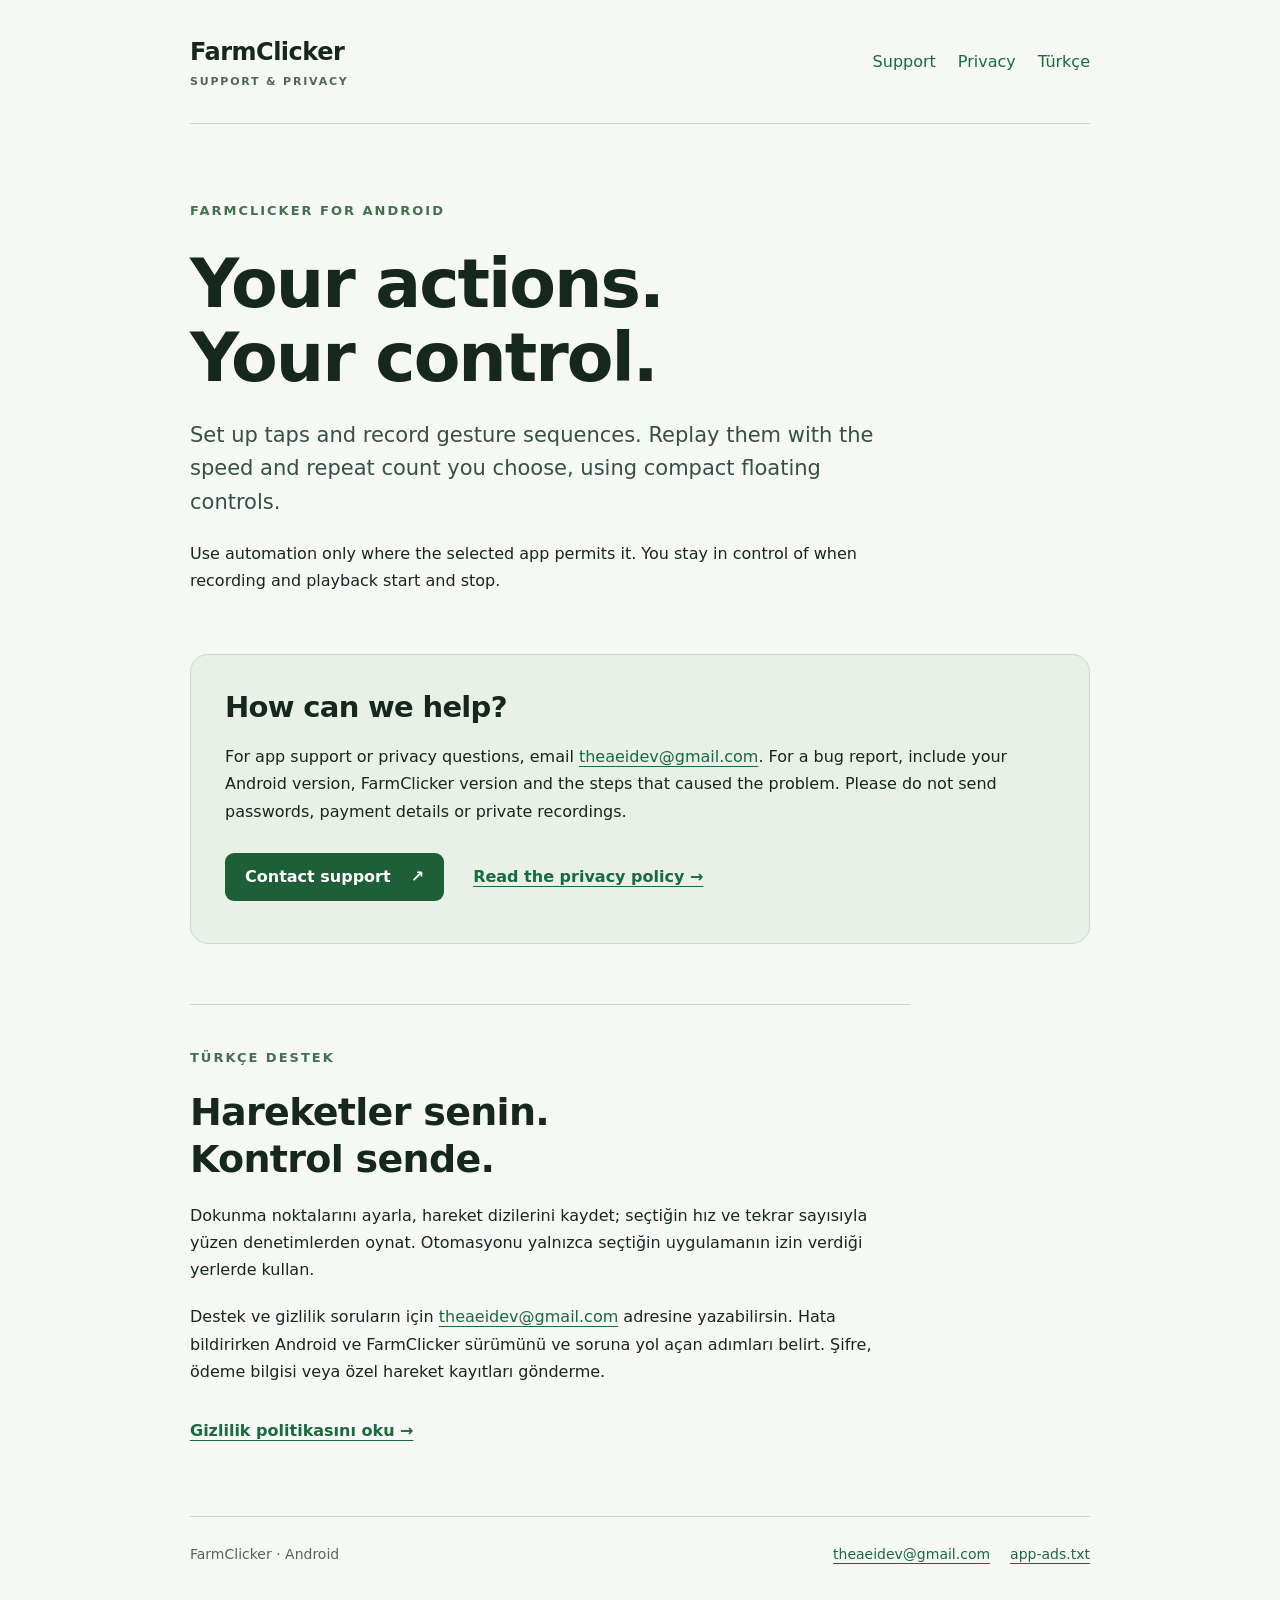
==== index.html @ b1964b85 "Publish FarmClicker support and privacy website" ====
<!doctype html>
<html lang="en">
<head>
<meta charset="utf-8">
<meta name="viewport" content="width=device-width, initial-scale=1">
<meta name="description" content="Official FarmClicker support and privacy information. Türkçe ve English.">
<meta name="color-scheme" content="light">
<title>FarmClicker — Support & Privacy</title>
<link rel="stylesheet" href="/style.css">
</head>
<body>
<a class="skip" href="#main">Skip to content / İçeriğe geç</a>
<header><a class="brand" href="/">FarmClicker<span>SUPPORT &amp; PRIVACY</span></a><nav aria-label="Main navigation"><a href="/">Support</a><a href="/privacy.html">Privacy</a><a href="#turkce" lang="tr">Türkçe</a></nav></header>

<main id="main">
<section class="intro">
<p class="eyebrow">FARMCLICKER FOR ANDROID</p>
<h1>Your actions.<br>Your control.</h1>
<p class="lead">Set up taps and record gesture sequences. Replay them with the speed and repeat count you choose, using compact floating controls.</p>
<p>Use automation only where the selected app permits it. You stay in control of when recording and playback start and stop.</p>
</section>
<section class="support" aria-labelledby="support-title">
<h2 id="support-title">How can we help?</h2>
<p>For app support or privacy questions, email <a href="mailto:theaeidev@gmail.com">theaeidev@gmail.com</a>. For a bug report, include your Android version, FarmClicker version and the steps that caused the problem. Please do not send passwords, payment details or private recordings.</p>
<a class="button" href="mailto:theaeidev@gmail.com">Contact support <span aria-hidden="true">↗</span></a>
<a class="text-link" href="/privacy.html">Read the privacy policy →</a>
</section>
<section id="turkce" lang="tr" class="translation">
<p class="eyebrow">TÜRKÇE DESTEK</p>
<h2>Hareketler senin.<br>Kontrol sende.</h2>
<p>Dokunma noktalarını ayarla, hareket dizilerini kaydet; seçtiğin hız ve tekrar sayısıyla yüzen denetimlerden oynat. Otomasyonu yalnızca seçtiğin uygulamanın izin verdiği yerlerde kullan.</p>
<p>Destek ve gizlilik soruların için <a href="mailto:theaeidev@gmail.com">theaeidev@gmail.com</a> adresine yazabilirsin. Hata bildirirken Android ve FarmClicker sürümünü ve soruna yol açan adımları belirt. Şifre, ödeme bilgisi veya özel hareket kayıtları gönderme.</p>
<a class="text-link" href="/privacy.html#turkce">Gizlilik politikasını oku →</a>
</section>
</main>
<footer><p>FarmClicker · Android</p><a href="mailto:theaeidev@gmail.com">theaeidev@gmail.com</a><a href="/app-ads.txt">app-ads.txt</a></footer>
</body>
</html>
---- style.css ----
:root{font-family:Inter,ui-sans-serif,system-ui,-apple-system,"Segoe UI",sans-serif;color:#16271d;background:#f5f8f4;font-synthesis:none;line-height:1.7}
*{box-sizing:border-box}html{scroll-padding-top:24px}body{margin:0}a{color:#176b3d;text-underline-offset:4px;overflow-wrap:anywhere}a:hover{color:#0e4027}a:focus-visible{outline:3px solid #278146;outline-offset:5px;border-radius:3px}header,main,footer{width:min(900px,calc(100% - 40px));margin:auto}header{display:flex;justify-content:space-between;align-items:center;gap:24px;padding:32px 0;border-bottom:1px solid #cad8ce}.brand{text-decoration:none;color:#16271d;font-size:24px;font-weight:760;letter-spacing:-.5px}.brand span{display:block;font-size:11px;letter-spacing:1.8px;font-weight:600;color:#536658}nav{display:flex;gap:22px;flex-wrap:wrap;font-size:16px}nav a{text-decoration:none}.intro{max-width:700px;padding:76px 0 40px}.eyebrow{font-size:13px;font-weight:700;letter-spacing:2px;color:#42714e}h1{font-size:clamp(38px,7vw,68px);line-height:1.09;letter-spacing:-2px;font-weight:740;margin:24px 0}h2{font-size:29px;line-height:1.25;letter-spacing:-.7px;margin:0 0 18px}p{font-size:16px;margin:0 0 20px}.lead{font-size:21px;line-height:1.6;color:#365141}.support{padding:34px;background:#e8f0e7;border:1px solid #cbdacb;border-radius:18px}.button{display:inline-flex;align-items:center;gap:20px;min-height:48px;padding:10px 20px;background:#1d6038;color:#fff;border-radius:9px;text-decoration:none;font-weight:650;margin:8px 24px 8px 0}.button:hover{background:#15492a;color:#fff}.text-link{display:inline-block;padding:12px 0;font-weight:600}.translation{margin:60px 0;padding-top:42px;border-top:1px solid #cad8ce;max-width:720px}.translation h2{font-size:38px}.skip{position:fixed;left:16px;top:-100px;background:#fff;padding:12px;z-index:2}.skip:focus{top:12px}footer{border-top:1px solid #cad8ce;display:flex;gap:20px;align-items:center;flex-wrap:wrap;padding:26px 0 40px;font-size:14px}footer p{margin:0 auto 0 0;font-size:14px;color:#536658}.policy{max-width:780px;padding-top:34px}.language-nav{padding-bottom:16px}.policy h1{font-size:40px;letter-spacing:-1px;line-height:1.2}.policy h2{font-size:22px;margin:0 0 12px}.policy .date{color:#536658}.policy section{margin:32px 0}.policy article{padding-bottom:34px}.policy article+article{border-top:1px solid #cad8ce;padding-top:34px}@media(max-width:540px){header{align-items:flex-start;flex-direction:column;gap:20px;padding:24px 0}nav{gap:20px}.intro{padding-top:42px}.support{padding:24px}.translation{margin:40px 0}.policy h1{font-size:32px}footer{gap:12px}footer p{width:100%}}
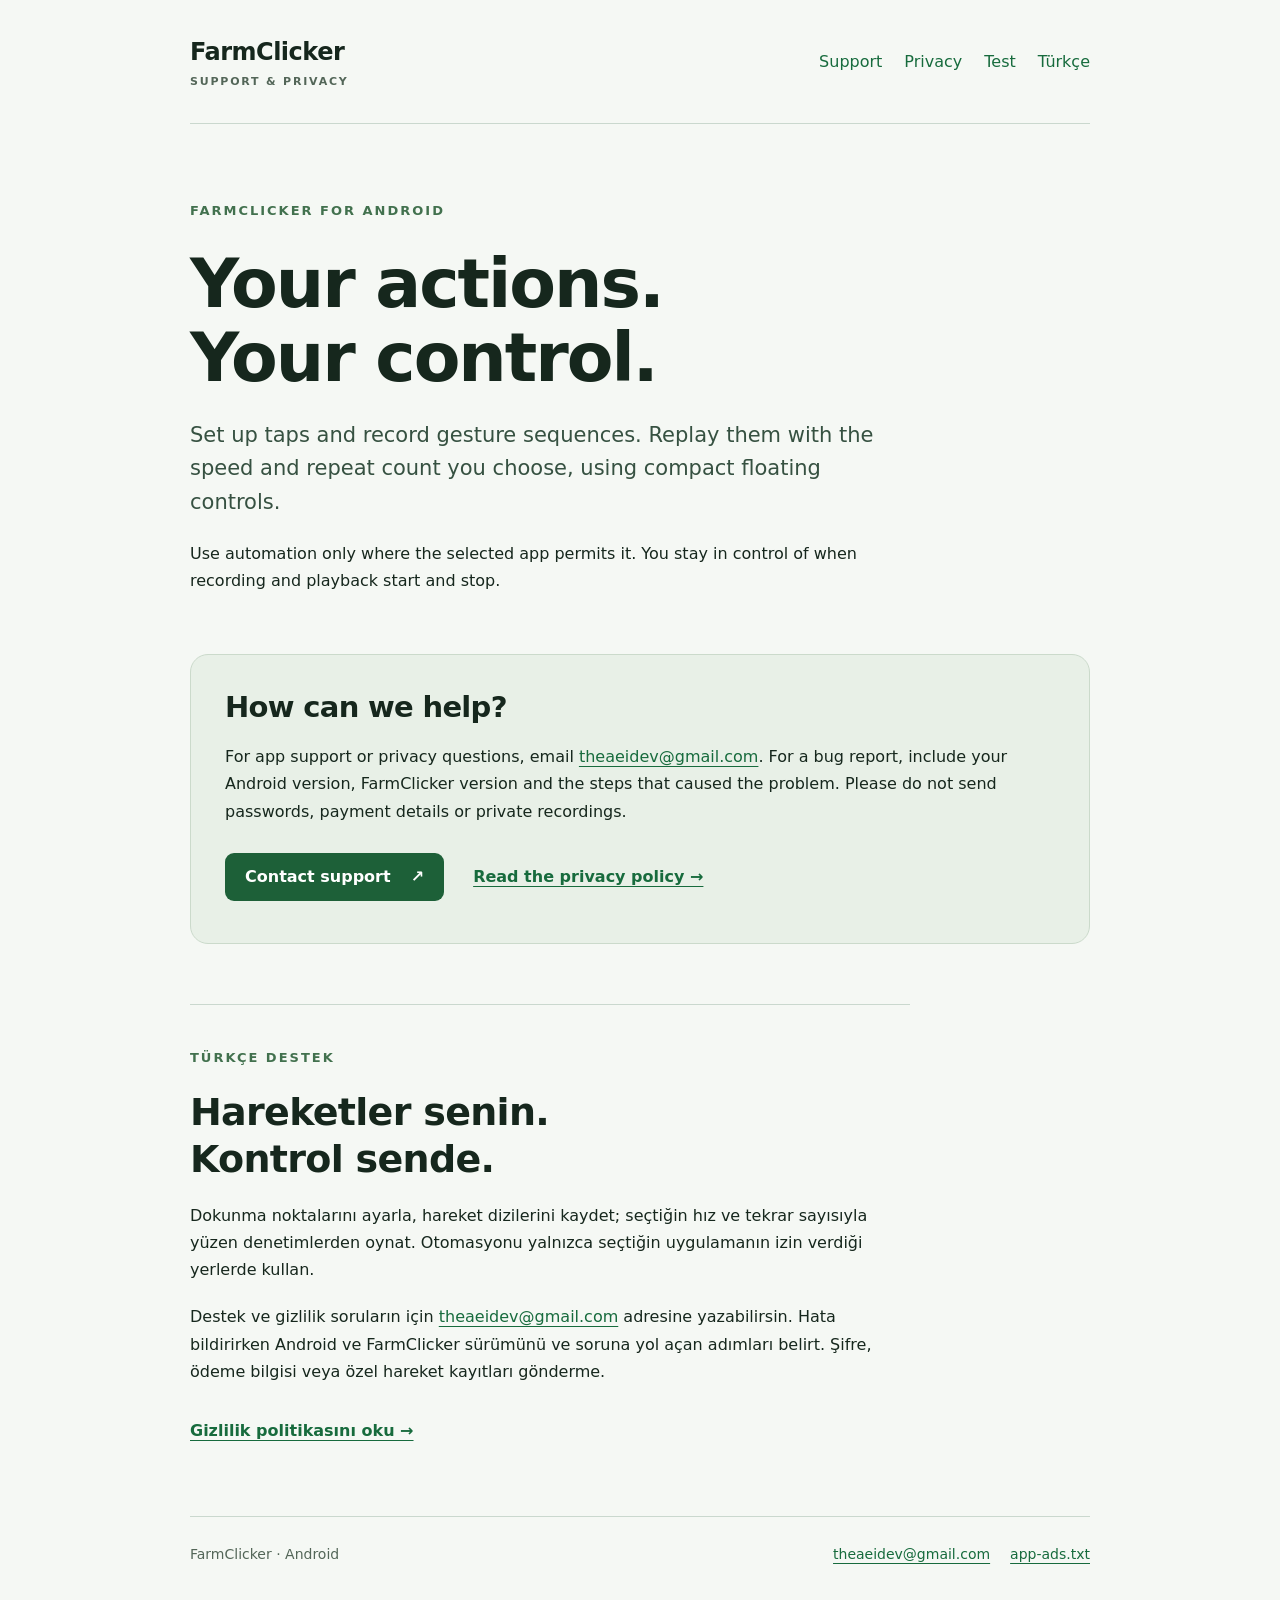
==== commit e9b75591: "Add bilingual closed-test enrollment guide" ====
--- a/index.html
+++ b/index.html
@@ -10,7 +10,7 @@
 </head>
 <body>
 <a class="skip" href="#main">Skip to content / İçeriğe geç</a>
-<header><a class="brand" href="/">FarmClicker<span>SUPPORT &amp; PRIVACY</span></a><nav aria-label="Main navigation"><a href="/">Support</a><a href="/privacy.html">Privacy</a><a href="#turkce" lang="tr">Türkçe</a></nav></header>
+<header><a class="brand" href="/">FarmClicker<span>SUPPORT &amp; PRIVACY</span></a><nav aria-label="Main navigation"><a href="/">Support</a><a href="/privacy.html">Privacy</a><a href="/test.html">Test</a><a href="#turkce" lang="tr">Türkçe</a></nav></header>
 
 <main id="main">
 <section class="intro">
